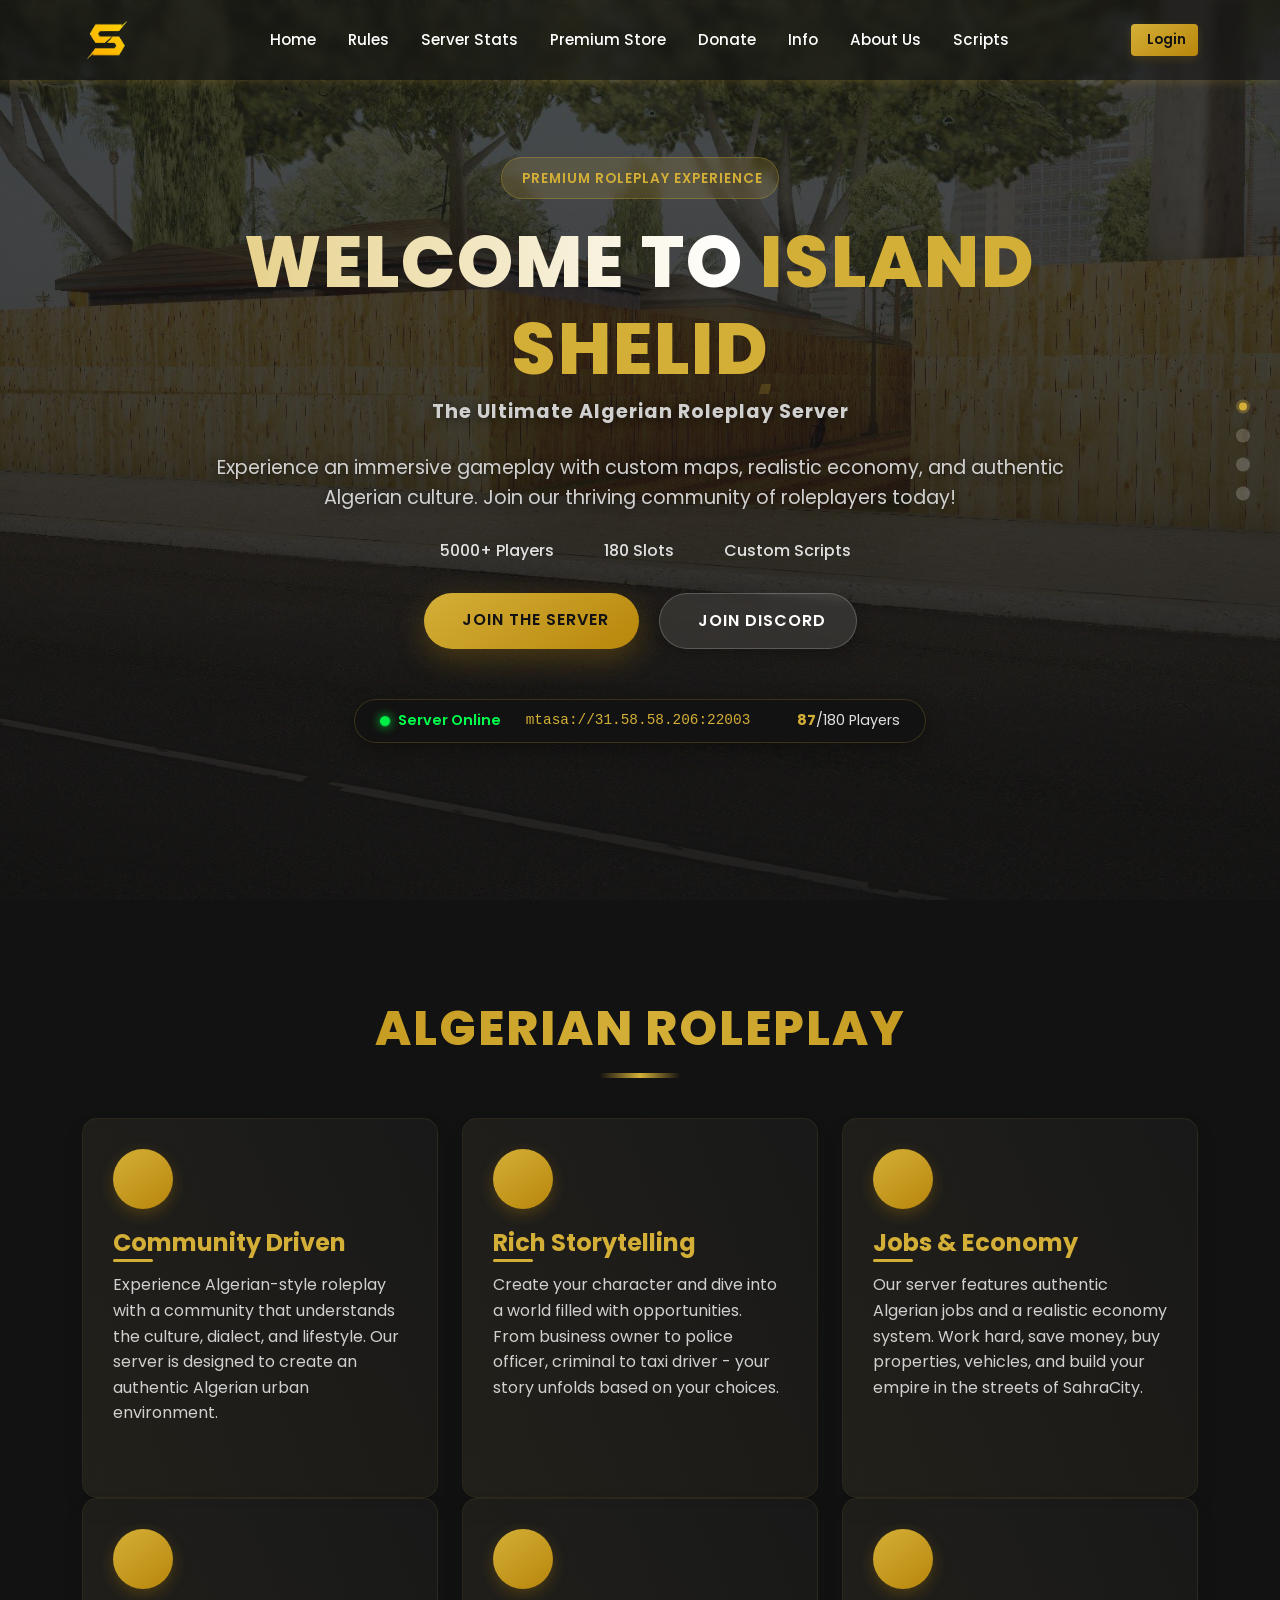
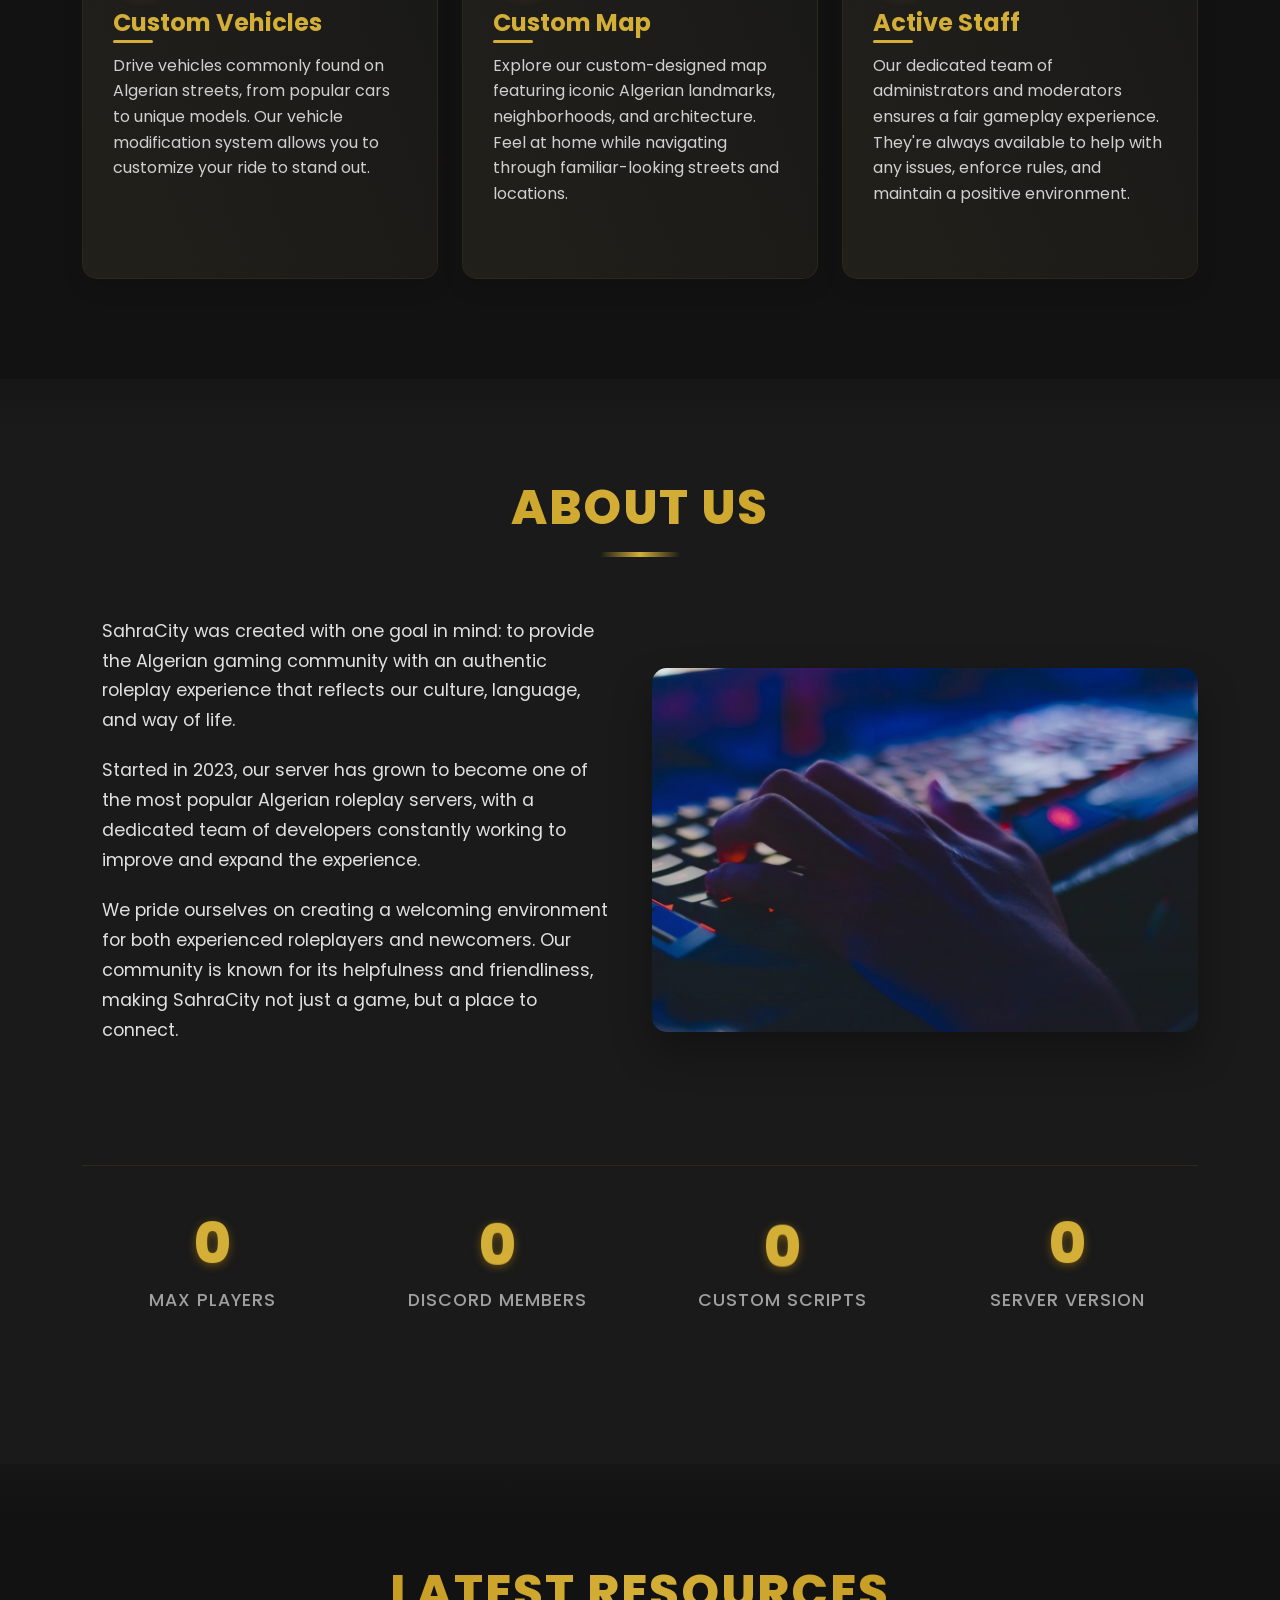
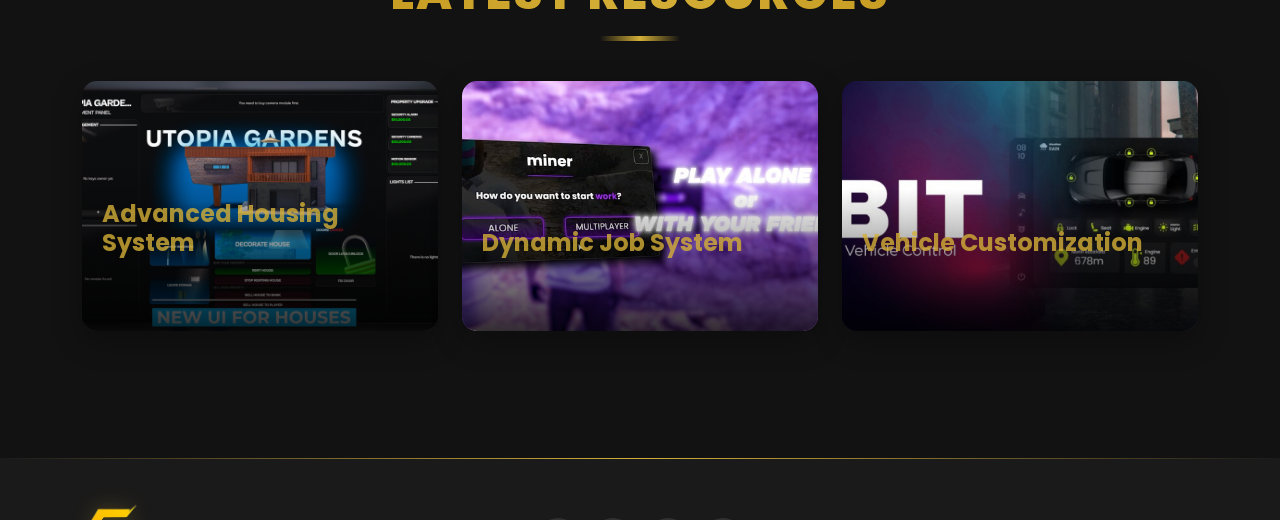
==== index.html @ 9de15521 "Add files via upload" ====
<html xmlns="http://www.w3.org/1999/xhtml" lang="en">

<head>
	<meta http-equiv="Content-Type" content="text/html; charset=utf-8" />
	<meta name="description" content="HTTrack is an easy-to-use website mirror utility. It allows you to download a World Wide website from the Internet to a local directory,building recursively all structures, getting html, images, and other files from the server to your computer. Links are rebuiltrelatively so that you can freely browse to the local site (works with any browser). You can mirror several sites together so that you can jump from one toanother. You can, also, update an existing mirror site, or resume an interrupted download. The robot is fully configurable, with an integrated help" />
	<meta name="keywords" content="httrack, HTTRACK, HTTrack, winhttrack, WINHTTRACK, WinHTTrack, offline browser, web mirror utility, aspirateur web, surf offline, web capture, www mirror utility, browse offline, local  site builder, website mirroring, aspirateur www, internet grabber, capture de site web, internet tool, hors connexion, unix, dos, windows 95, windows 98, solaris, ibm580, AIX 4.0, HTS, HTGet, web aspirator, web aspirateur, libre, GPL, GNU, free software" />
	<title>Local index - HTTrack Website Copier</title>
  <!-- Mirror and index made by HTTrack Website Copier/3.49-2 [XR&CO'2014] -->
	<style type="text/css">
	<!--

body {
	margin: 0;  padding: 0;  margin-bottom: 15px;  margin-top: 8px;
	background: #77b;
}
body, td {
	font: 14px "Trebuchet MS", Verdana, Arial, Helvetica, sans-serif;
	}

#subTitle {
	background: #000;  color: #fff;  padding: 4px;  font-weight: bold; 
	}

#siteNavigation a, #siteNavigation .current {
	font-weight: bold;  color: #448;
	}
#siteNavigation a:link    { text-decoration: none; }
#siteNavigation a:visited { text-decoration: none; }

#siteNavigation .current { background-color: #ccd; }

#siteNavigation a:hover   { text-decoration: none;  background-color: #fff;  color: #000; }
#siteNavigation a:active  { text-decoration: none;  background-color: #ccc; }


a:link    { text-decoration: underline;  color: #00f; }
a:visited { text-decoration: underline;  color: #000; }
a:hover   { text-decoration: underline;  color: #c00; }
a:active  { text-decoration: underline; }

#pageContent {
	clear: both;
	border-bottom: 6px solid #000;
	padding: 10px;  padding-top: 20px;
	line-height: 1.65em;
	background-image: url(backblue.gif);
	background-repeat: no-repeat;
	background-position: top right;
	}

#pageContent, #siteNavigation {
	background-color: #ccd;
	}


.imgLeft  { float: left;   margin-right: 10px;  margin-bottom: 10px; }
.imgRight { float: right;  margin-left: 10px;   margin-bottom: 10px; }

hr { height: 1px;  color: #000;  background-color: #000;  margin-bottom: 15px; }

h1 { margin: 0;  font-weight: bold;  font-size: 2em; }
h2 { margin: 0;  font-weight: bold;  font-size: 1.6em; }
h3 { margin: 0;  font-weight: bold;  font-size: 1.3em; }
h4 { margin: 0;  font-weight: bold;  font-size: 1.18em; }

.blak { background-color: #000; }
.hide { display: none; }
.tableWidth { min-width: 400px; }

.tblRegular       { border-collapse: collapse; }
.tblRegular td    { padding: 6px;  background-image: url(fade.gif);  border: 2px solid #99c; }
.tblHeaderColor, .tblHeaderColor td { background: #99c; }
.tblNoBorder td   { border: 0; }


// -->
</style>

</head>

<table width="76%" border="0" align="center" cellspacing="0" cellpadding="3" class="tableWidth">
	<tr>
	<td id="subTitle">HTTrack Website Copier - Open Source offline browser</td>
	</tr>
</table>
<table width="76%" border="0" align="center" cellspacing="0" cellpadding="0" class="tableWidth">
<tr class="blak">
<td>
	<table width="100%" border="0" align="center" cellspacing="1" cellpadding="0">
	<tr>
	<td colspan="6"> 
		<table width="100%" border="0" align="center" cellspacing="0" cellpadding="10">
		<tr> 
		<td id="pageContent"> 
<!-- ==================== End prologue ==================== -->

	<meta name="generator" content="HTTrack Website Copier/3.x">
	<TITLE>Local index - HTTrack</TITLE>
</HEAD>
<BODY>
<H1 ALIGN=Center>Index of locally available sites:</H1>
	<TABLE BORDER="0" WIDTH="100%" CELLSPACING="1" CELLPADDING="0">
		<TR>
			<TD BACKGROUND="fade.gif">
				&middot;
					<A HREF="Island.Shelid.com/index.html">
						Algerian Roleplay Server - Island Shelid
					</A>		
			</TD>
		</TR>
	</TABLE>
	<BR>
	<BR>
	<BR>
  	<H6 ALIGN="RIGHT">
	<I>Mirror and index made by HTTrack Website Copier [XR&amp;CO'2008]</I>
	</H6>
	<!-- Mirror and index made by HTTrack Website Copier/3.49-2 [XR&CO'2014] -->
	<!-- Thanks for using HTTrack Website Copier! -->
	<meta HTTP-EQUIV="Refresh" CONTENT="0; URL=Island.Shelid.com/index.html">


<!-- ==================== Start epilogue ==================== -->
		</td>
		</tr>
		</table>
	</td>
	</tr>
	</table>
</td>
</tr>
</table>

<table width="76%" border="0" align="center" valign="bottom" cellspacing="0" cellpadding="0">
	<tr>
	<td id="footer"><small>&copy; 2008 Xavier Roche & other contributors - Web Design: Leto Kauler.</small></td>
	</tr>
</table>

</body>

</html>
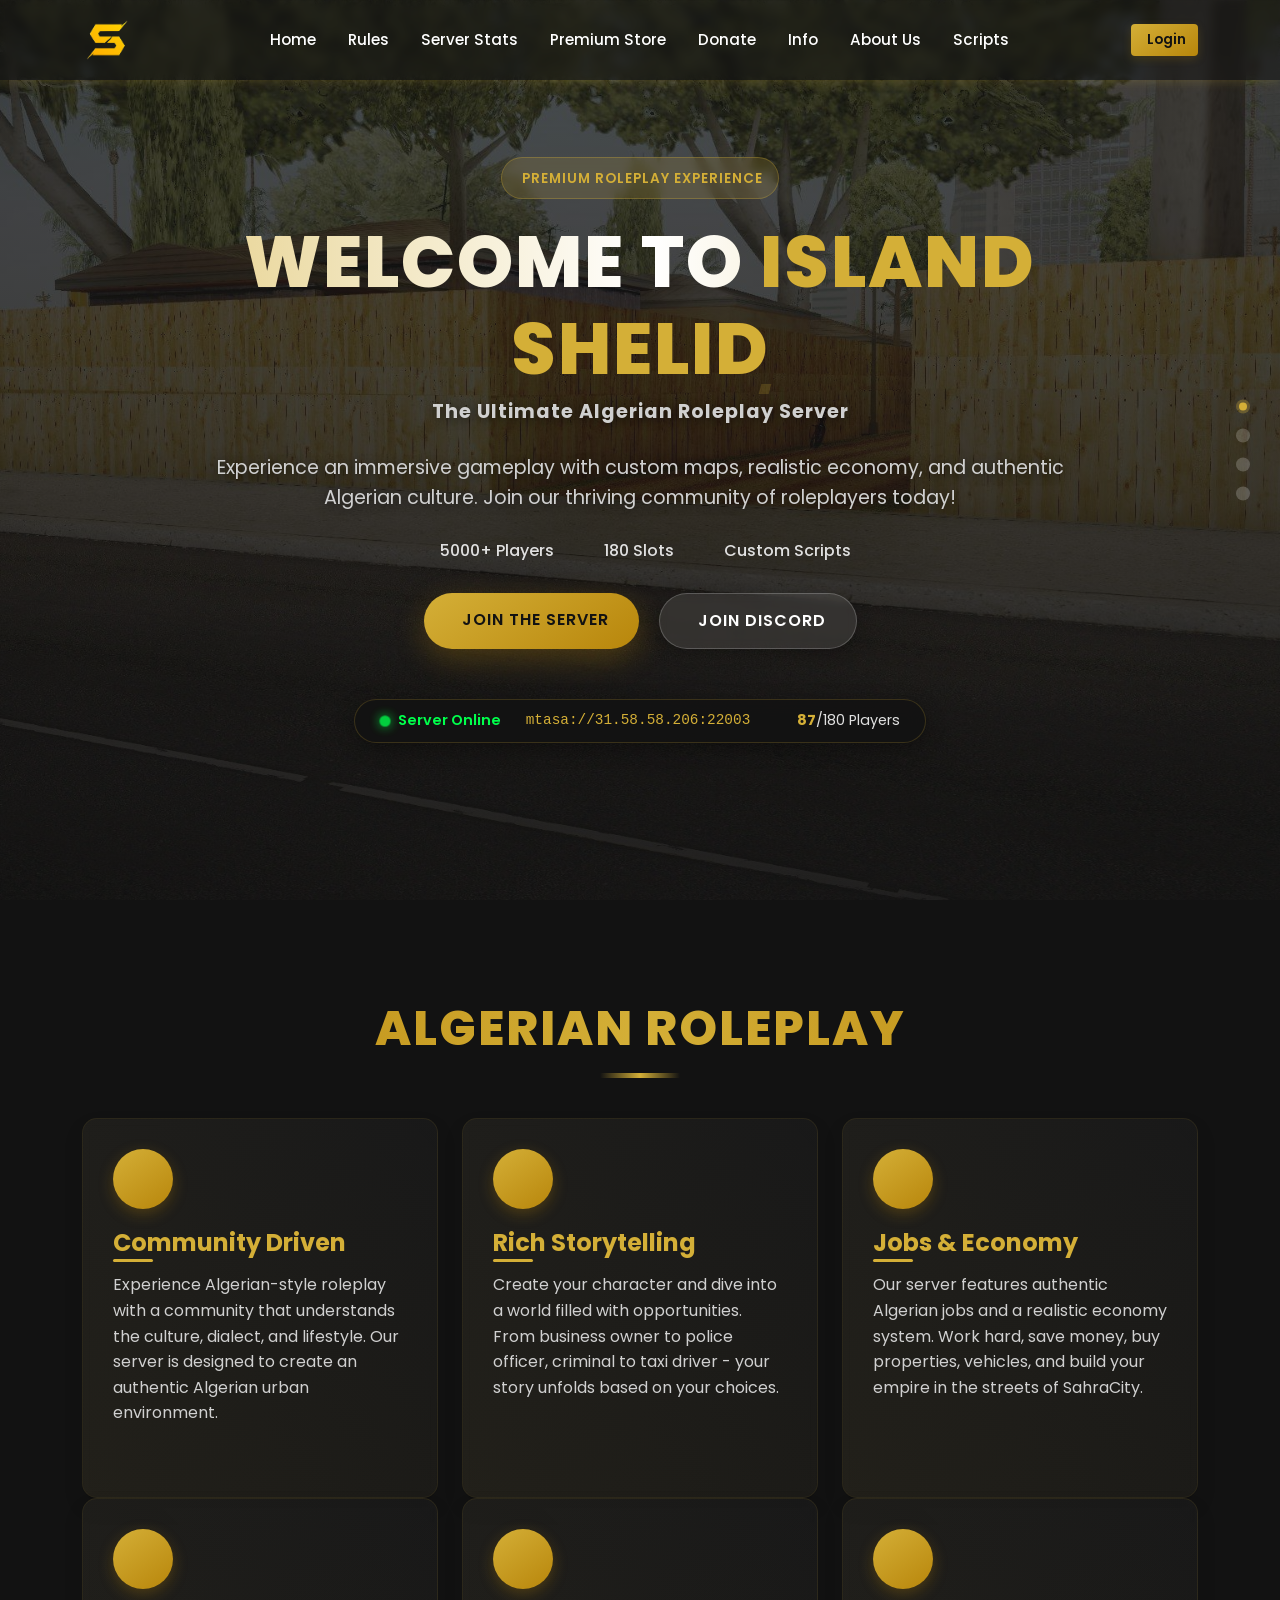
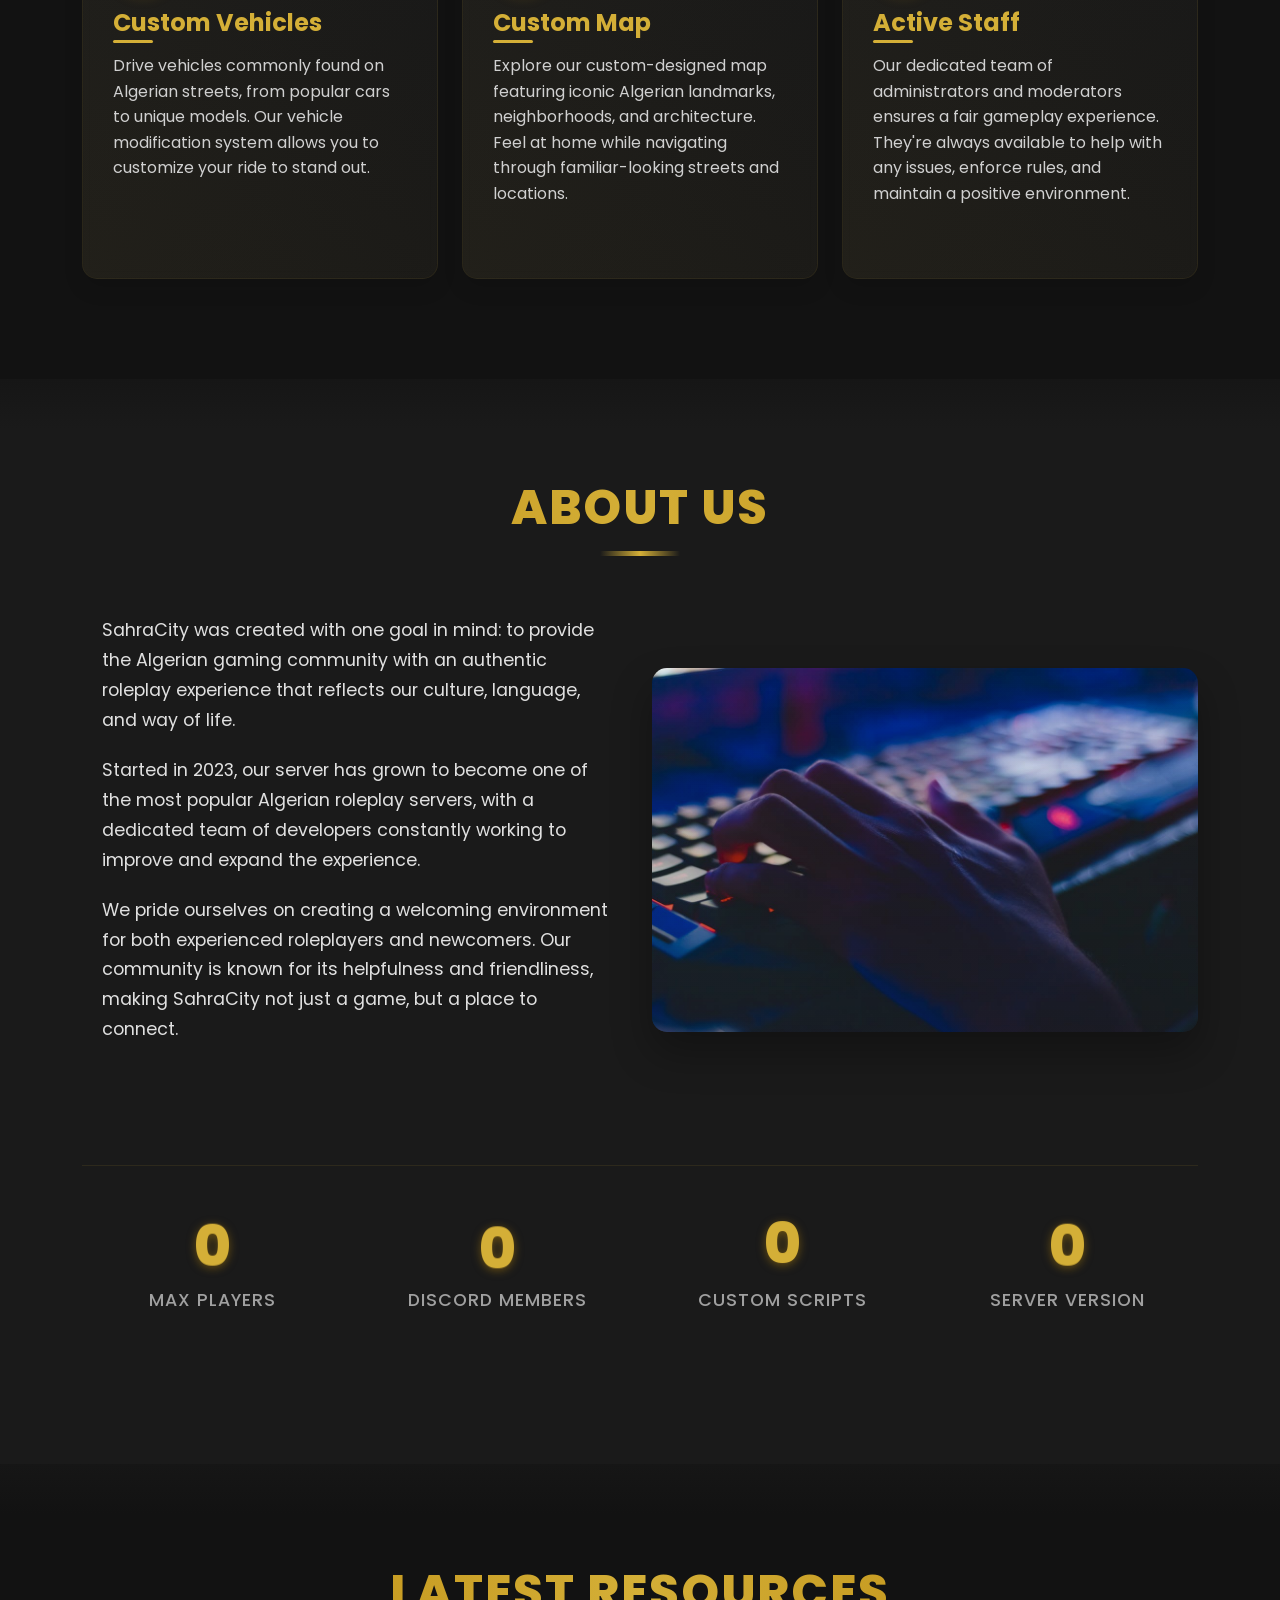
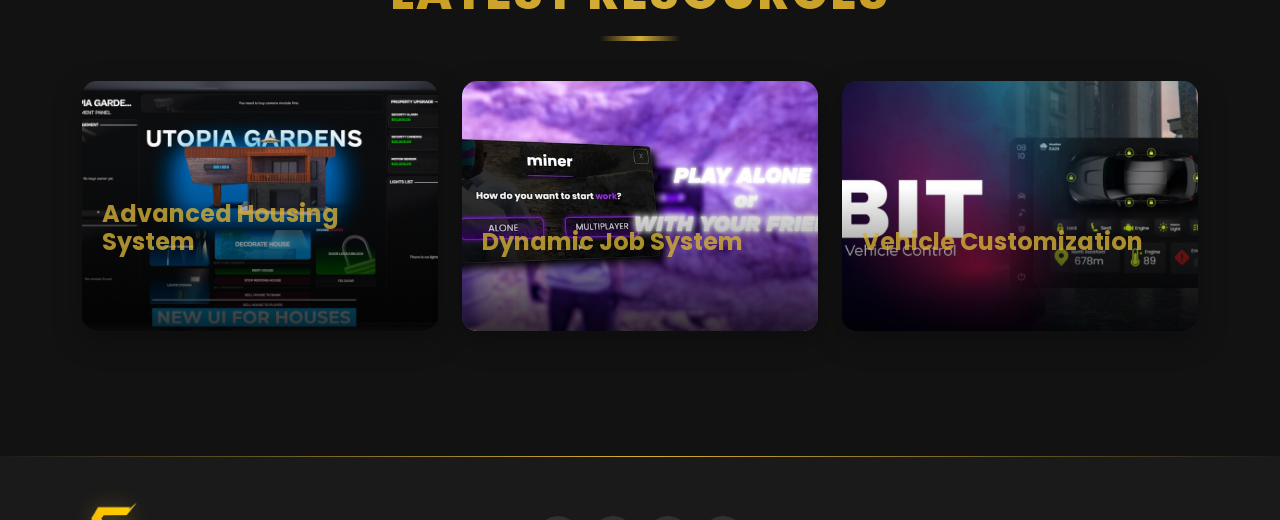
==== commit 4cc64207: "Add files via upload" ====
--- a/index.html
+++ b/index.html
@@ -2,8 +2,6 @@
 
 <head>
 	<meta http-equiv="Content-Type" content="text/html; charset=utf-8" />
-	<meta name="description" content="HTTrack is an easy-to-use website mirror utility. It allows you to download a World Wide website from the Internet to a local directory,building recursively all structures, getting html, images, and other files from the server to your computer. Links are rebuiltrelatively so that you can freely browse to the local site (works with any browser). You can mirror several sites together so that you can jump from one toanother. You can, also, update an existing mirror site, or resume an interrupted download. The robot is fully configurable, with an integrated help" />
-	<meta name="keywords" content="httrack, HTTRACK, HTTrack, winhttrack, WINHTTRACK, WinHTTrack, offline browser, web mirror utility, aspirateur web, surf offline, web capture, www mirror utility, browse offline, local  site builder, website mirroring, aspirateur www, internet grabber, capture de site web, internet tool, hors connexion, unix, dos, windows 95, windows 98, solaris, ibm580, AIX 4.0, HTS, HTGet, web aspirator, web aspirateur, libre, GPL, GNU, free software" />
 	<title>Local index - HTTrack Website Copier</title>
   <!-- Mirror and index made by HTTrack Website Copier/3.49-2 [XR&CO'2014] -->
 	<style type="text/css">
@@ -113,9 +111,7 @@
 	<BR>
 	<BR>
   	<H6 ALIGN="RIGHT">
-	<I>Mirror and index made by HTTrack Website Copier [XR&amp;CO'2008]</I>
 	</H6>
-	<!-- Mirror and index made by HTTrack Website Copier/3.49-2 [XR&CO'2014] -->
 	<!-- Thanks for using HTTrack Website Copier! -->
 	<meta HTTP-EQUIV="Refresh" CONTENT="0; URL=Island.Shelid.com/index.html">
 
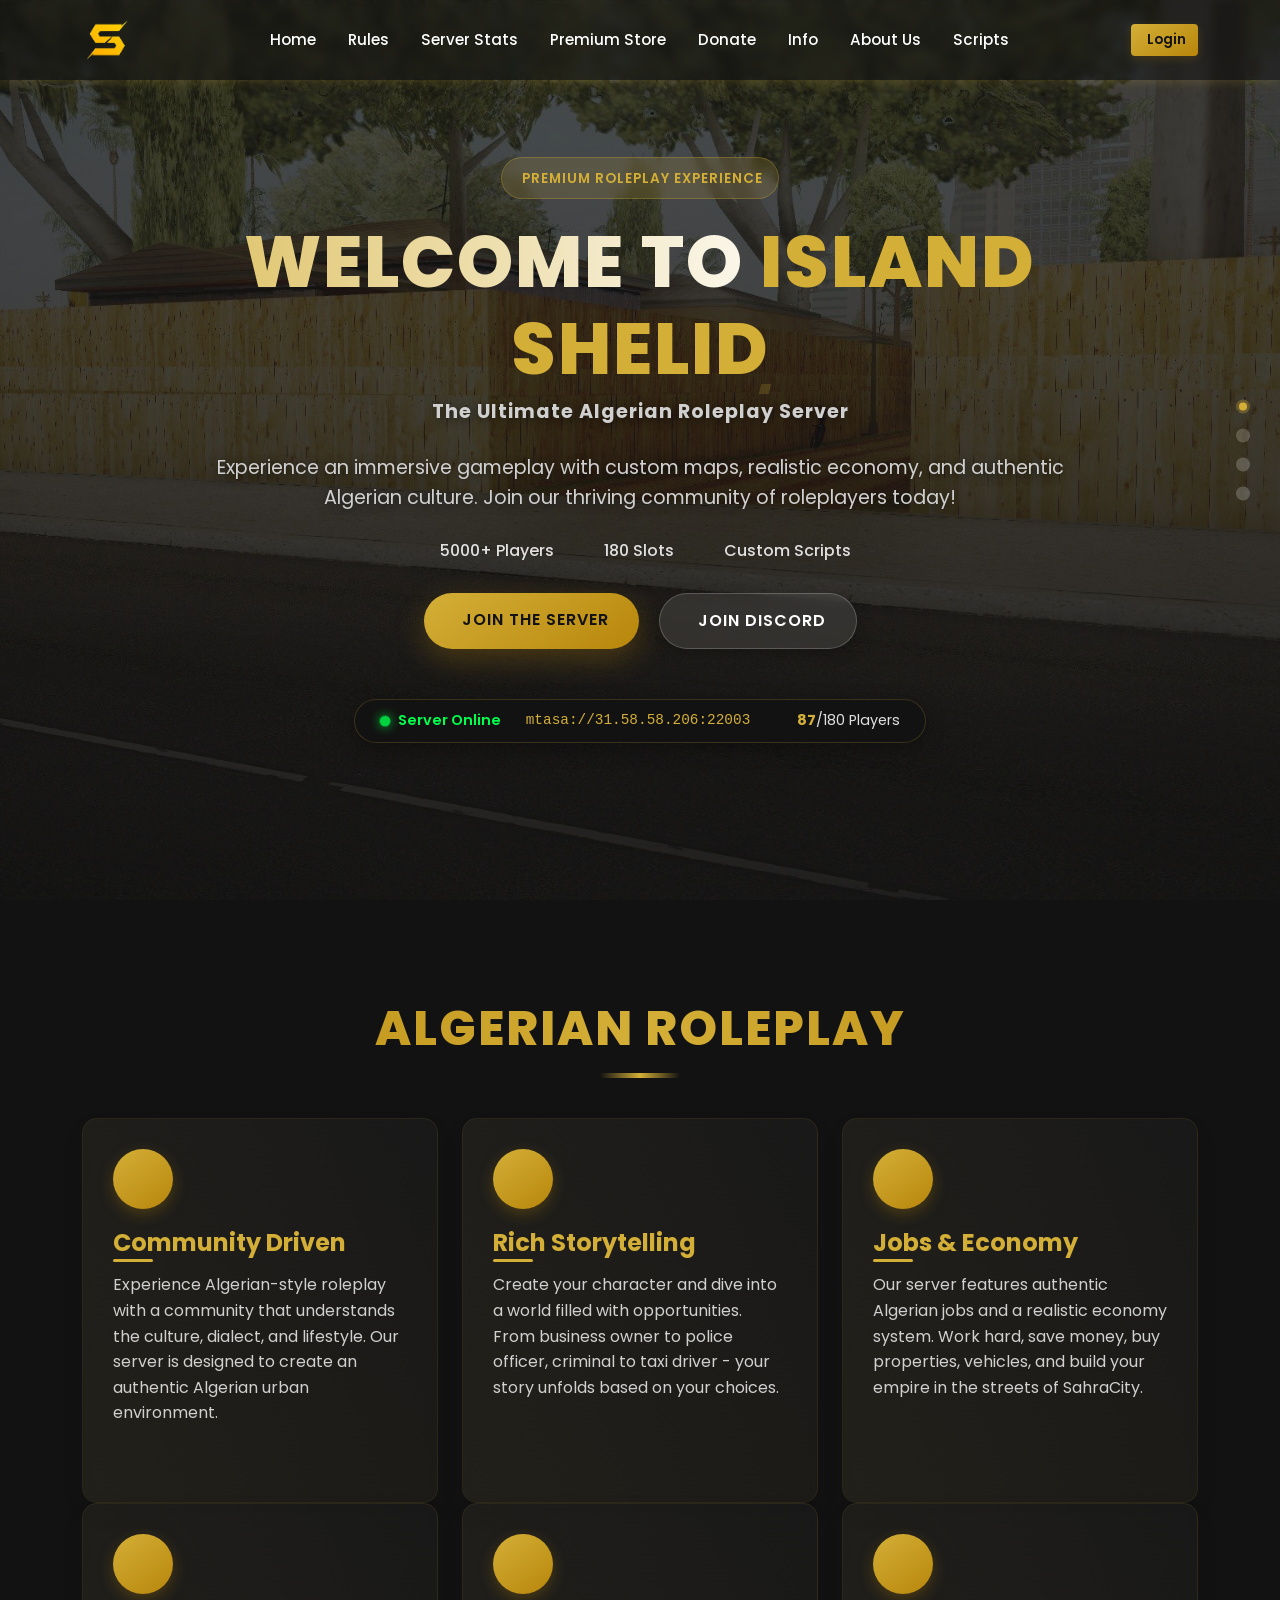
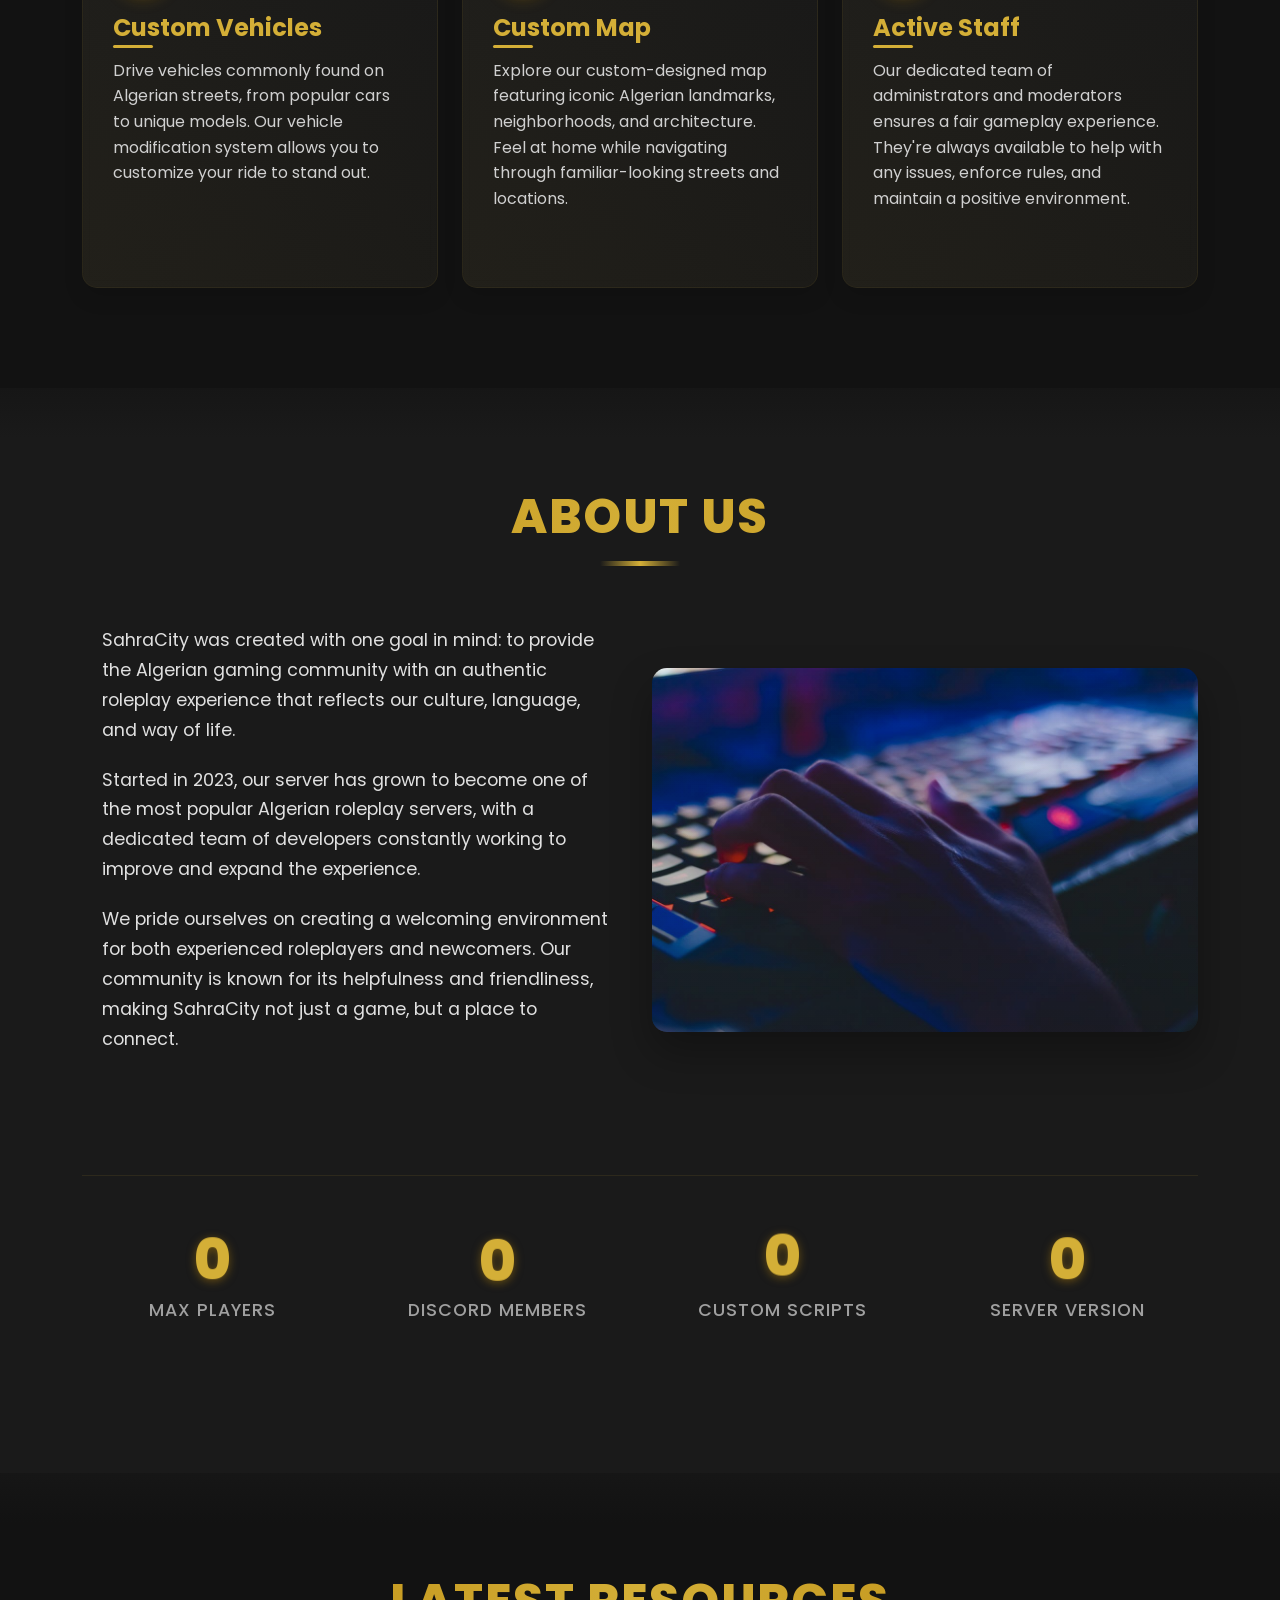
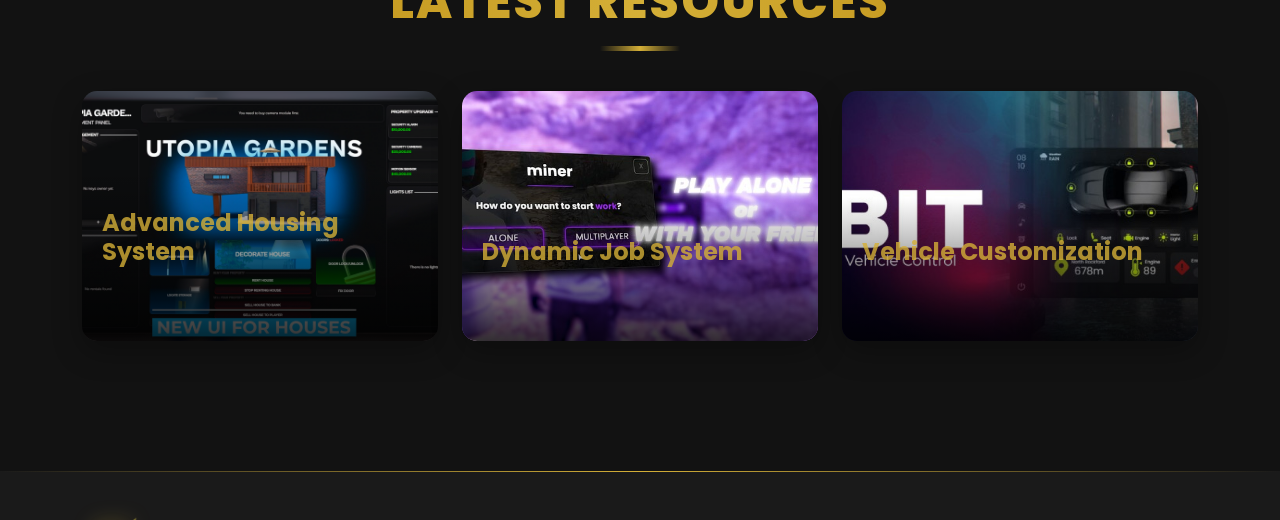
==== commit 19aa05bf: "Add files via upload" ====
--- a/index.html
+++ b/index.html
@@ -2,8 +2,6 @@
 
 <head>
 	<meta http-equiv="Content-Type" content="text/html; charset=utf-8" />
-	<title>Local index - HTTrack Website Copier</title>
-  <!-- Mirror and index made by HTTrack Website Copier/3.49-2 [XR&CO'2014] -->
 	<style type="text/css">
 	<!--
 
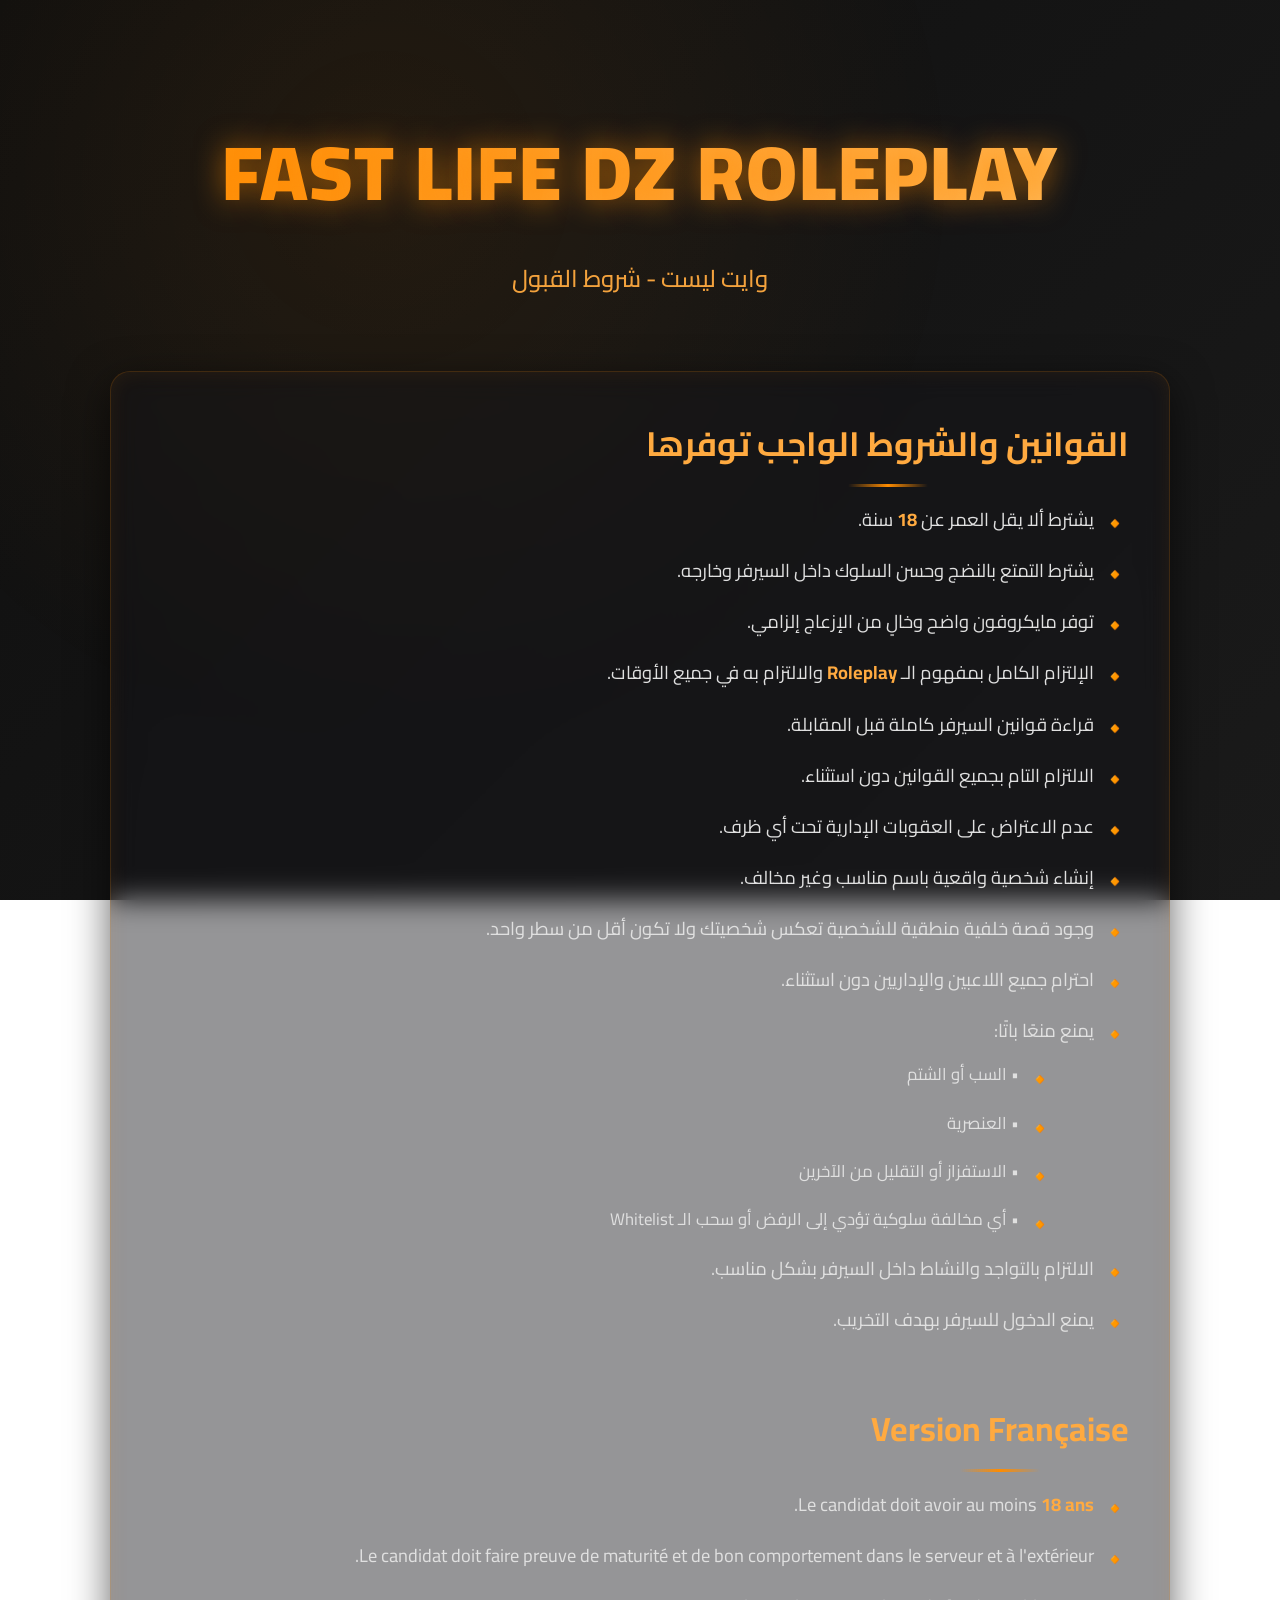
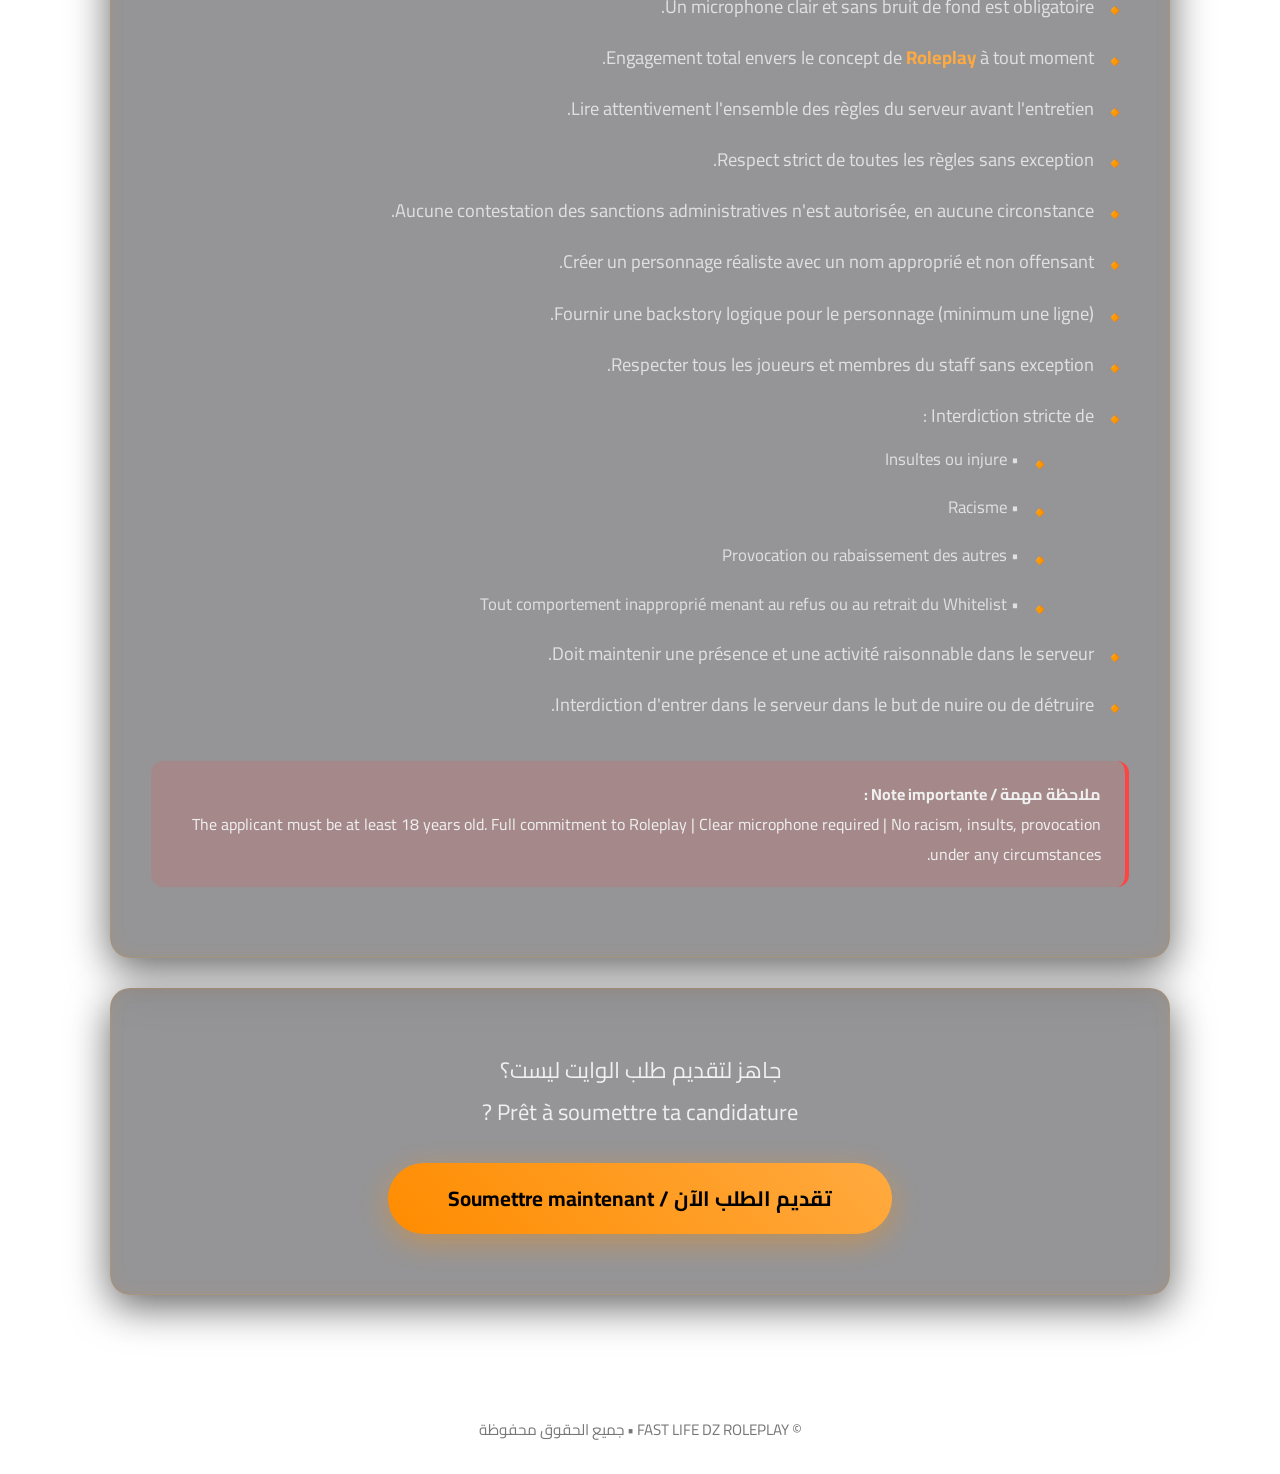
==== commit 59a4d015: "Add files via upload" ====
--- a/index.html
+++ b/index.html
@@ -1,138 +1,180 @@
-<html xmlns="http://www.w3.org/1999/xhtml" lang="en">
+<!DOCTYPE html>
+<html lang="ar" dir="rtl">
+<head>
+  <meta charset="UTF-8" />
+  <meta name="viewport" content="width=device-width, initial-scale=1.0"/>
+  <title>FAST LIFE DZ ROLEPLAY | وايت ليست</title>
+  <link rel="preconnect" href="https://fonts.googleapis.com">
+  <link rel="preconnect" href="https://fonts.gstatic.com" crossorigin>
+  <link href="https://fonts.googleapis.com/css2?family=Cairo:wght@300;400;600;700;900&family=Tajawal:wght@400;500;700&display=swap" rel="stylesheet">
+  
+  <style>
+    * { margin:0; padding:0; box-sizing:border-box; }
+    body {
+      font-family: 'Cairo', 'Tajawal', sans-serif;
+      background: linear-gradient(135deg, #0f0f0f 0%, #1a1a1a 100%);
+      color: #f0f0f0;
+      min-height: 100vh;
+      background-attachment: fixed;
+    }
+    body::before {
+      content: "";
+      position: fixed;
+      inset: 0;
+      background: radial-gradient(circle at 30% 20%, rgba(255,140,0,0.08) 0%, transparent 50%);
+      pointer-events: none;
+      z-index: -2;
+    }
+    .container { max-width: 1100px; margin: 0 auto; padding: 40px 20px; }
+    .header { text-align: center; padding: 60px 0 40px; }
+    .logo-text {
+      font-size: 4.8rem;
+      font-weight: 900;
+      background: linear-gradient(90deg, #ff8c00, #ffaa40, #ffd07a, #ff8c00);
+      -webkit-background-clip: text;
+      -webkit-text-fill-color: transparent;
+      background-size: 200% 100%;
+      animation: shine 6s linear infinite;
+      letter-spacing: 2px;
+      text-shadow: 0 0 30px rgba(255,140,0,0.6);
+    }
+    @keyframes shine { 0% {background-position:0% 50%;} 100% {background-position:200% 50%;} }
+    .subtitle { font-size: 1.5rem; color: #ffaa40; margin-top:12px; font-weight:500; opacity:0.95; }
+    .glass-card {
+      background: rgba(20,20,25,0.45);
+      backdrop-filter: blur(14px);
+      -webkit-backdrop-filter: blur(14px);
+      border: 1px solid rgba(255,140,0,0.18);
+      border-radius: 20px;
+      padding: 40px;
+      margin: 30px 0;
+      box-shadow: 0 12px 40px rgba(0,0,0,0.6), inset 0 0 20px rgba(255,140,0,0.08);
+      transition: all 0.4s ease;
+    }
+    .glass-card:hover {
+      transform: translateY(-8px);
+      box-shadow: 0 20px 60px rgba(0,0,0,0.7), inset 0 0 30px rgba(255,140,0,0.12);
+    }
+    h2 { color: #ffaa40; font-size: 2.1rem; margin-bottom:28px; text-align:center; position:relative; display:inline-block; }
+    h2::after {
+      content:"";
+      position:absolute;
+      width:80px; height:3px;
+      background:linear-gradient(90deg,transparent,#ff8c00,transparent);
+      bottom:-12px; left:50%; transform:translateX(-50%);
+      border-radius:3px;
+    }
+    .rules-list { list-style:none; font-size:1.15rem; line-height:1.8; color:#e0e0e0; }
+    .rules-list li { margin-bottom:18px; padding-right:35px; position:relative; }
+    .rules-list li::before { content:"🔸"; position:absolute; right:0; color:#ff8c00; font-size:1.4rem; }
+    .rules-list strong { color:#ffaa40; }
+    .lang-section { margin-top:60px; }
+    .important {
+      background:rgba(255,60,60,0.15);
+      border-right:4px solid #ff4444;
+      padding:18px 24px;
+      border-radius:12px;
+      margin:30px 0;
+    }
+    .btn {
+      background:linear-gradient(45deg, #ff8c00, #ffaa40);
+      color:#000;
+      padding:16px 60px;
+      border-radius:50px;
+      text-decoration:none;
+      font-weight:bold;
+      font-size:1.3rem;
+      box-shadow:0 8px 30px rgba(255,140,0,0.4);
+      display:inline-block;
+      transition:all 0.3s;
+    }
+    .btn:hover { transform:scale(1.08); box-shadow:0 12px 40px rgba(255,140,0,0.6); }
+    .footer { text-align:center; padding:50px 0 30px; color:#777; font-size:0.95rem; }
+    @media (max-width:768px) {
+      .logo-text { font-size:3.6rem; }
+      .glass-card { padding:30px 20px; }
+    }
+  </style>
+</head>
+<body>
 
-<head>
-	<meta http-equiv="Content-Type" content="text/html; charset=utf-8" />
-	<style type="text/css">
-	<!--
+  <div class="container">
 
-body {
-	margin: 0;  padding: 0;  margin-bottom: 15px;  margin-top: 8px;
-	background: #77b;
-}
-body, td {
-	font: 14px "Trebuchet MS", Verdana, Arial, Helvetica, sans-serif;
-	}
+    <div class="header">
+      <h1 class="logo-text">FAST LIFE DZ ROLEPLAY</h1>
+      <div class="subtitle">وايت ليست - شروط القبول</div>
+    </div>
 
-#subTitle {
-	background: #000;  color: #fff;  padding: 4px;  font-weight: bold; 
-	}
+    <div class="glass-card">
+      <h2>القوانين والشروط الواجب توفرها</h2>
+      
+      <ul class="rules-list">
+        <li>يشترط ألا يقل العمر عن <strong>18</strong> سنة.</li>
+        <li>يشترط التمتع بالنضج وحسن السلوك داخل السيرفر وخارجه.</li>
+        <li>توفر مايكروفون واضح وخالٍ من الإزعاج إلزامي.</li>
+        <li>الإلتزام الكامل بمفهوم الـ <strong>Roleplay</strong> والالتزام به في جميع الأوقات.</li>
+        <li>قراءة قوانين السيرفر كاملة قبل المقابلة.</li>
+        <li>الالتزام التام بجميع القوانين دون استثناء.</li>
+        <li>عدم الاعتراض على العقوبات الإدارية تحت أي ظرف.</li>
+        <li>إنشاء شخصية واقعية باسم مناسب وغير مخالف.</li>
+        <li>وجود قصة خلفية منطقية للشخصية تعكس شخصيتك ولا تكون أقل من سطر واحد.</li>
+        <li>احترام جميع اللاعبين والإداريين دون استثناء.</li>
+        <li>يمنع منعًا باتًا:
+          <ul style="margin-top:12px; padding-right:40px; list-style:none; font-size:1.05rem;">
+            <li>• السب أو الشتم</li>
+            <li>• العنصرية</li>
+            <li>• الاستفزاز أو التقليل من الآخرين</li>
+            <li>• أي مخالفة سلوكية تؤدي إلى الرفض أو سحب الـ Whitelist</li>
+          </ul>
+        </li>
+        <li>الالتزام بالتواجد والنشاط داخل السيرفر بشكل مناسب.</li>
+        <li>يمنع الدخول للسيرفر بهدف التخريب.</li>
+      </ul>
 
-#siteNavigation a, #siteNavigation .current {
-	font-weight: bold;  color: #448;
-	}
-#siteNavigation a:link    { text-decoration: none; }
-#siteNavigation a:visited { text-decoration: none; }
+      <div class="lang-section">
+        <h2>Version Française</h2>
+        <ul class="rules-list">
+          <li>Le candidat doit avoir au moins <strong>18 ans</strong>.</li>
+          <li>Le candidat doit faire preuve de maturité et de bon comportement dans le serveur et à l'extérieur.</li>
+          <li>Un microphone clair et sans bruit de fond est obligatoire.</li>
+          <li>Engagement total envers le concept de <strong>Roleplay</strong> à tout moment.</li>
+          <li>Lire attentivement l'ensemble des règles du serveur avant l'entretien.</li>
+          <li>Respect strict de toutes les règles sans exception.</li>
+          <li>Aucune contestation des sanctions administratives n'est autorisée, en aucune circonstance.</li>
+          <li>Créer un personnage réaliste avec un nom approprié et non offensant.</li>
+          <li>Fournir une backstory logique pour le personnage (minimum une ligne).</li>
+          <li>Respecter tous les joueurs et membres du staff sans exception.</li>
+          <li>Interdiction stricte de :
+            <ul style="margin-top:12px; padding-right:40px; list-style:none; font-size:1.05rem;">
+              <li>• Insultes ou injure</li>
+              <li>• Racisme</li>
+              <li>• Provocation ou rabaissement des autres</li>
+              <li>• Tout comportement inapproprié menant au refus ou au retrait du Whitelist</li>
+            </ul>
+          </li>
+          <li>Doit maintenir une présence et une activité raisonnable dans le serveur.</li>
+          <li>Interdiction d'entrer dans le serveur dans le but de nuire ou de détruire.</li>
+        </ul>
+      </div>
 
-#siteNavigation .current { background-color: #ccd; }
+      <div class="important" style="margin-top:40px;">
+        <strong>ملاحظة مهمة / Note importante :</strong><br>
+        The applicant must be at least 18 years old. Full commitment to Roleplay | Clear microphone required | No racism, insults, provocation under any circumstances.
+      </div>
+    </div>
 
-#siteNavigation a:hover   { text-decoration: none;  background-color: #fff;  color: #000; }
-#siteNavigation a:active  { text-decoration: none;  background-color: #ccc; }
+    <div class="glass-card" style="text-align:center; padding:60px 20px;">
+      <p style="margin-bottom:30px; font-size:1.4rem;">جاهز لتقديم طلب الوايت ليست؟<br>Prêt à soumettre ta candidature ?</p>
+      <a href="https://discord.gg/TsfD8MmtKA" target="_blank" class="btn">
+        تقديم الطلب الآن / Soumettre maintenant
+      </a>
+    </div>
 
+  </div>
 
-a:link    { text-decoration: underline;  color: #00f; }
-a:visited { text-decoration: underline;  color: #000; }
-a:hover   { text-decoration: underline;  color: #c00; }
-a:active  { text-decoration: underline; }
-
-#pageContent {
-	clear: both;
-	border-bottom: 6px solid #000;
-	padding: 10px;  padding-top: 20px;
-	line-height: 1.65em;
-	background-image: url(backblue.gif);
-	background-repeat: no-repeat;
-	background-position: top right;
-	}
-
-#pageContent, #siteNavigation {
-	background-color: #ccd;
-	}
-
-
-.imgLeft  { float: left;   margin-right: 10px;  margin-bottom: 10px; }
-.imgRight { float: right;  margin-left: 10px;   margin-bottom: 10px; }
-
-hr { height: 1px;  color: #000;  background-color: #000;  margin-bottom: 15px; }
-
-h1 { margin: 0;  font-weight: bold;  font-size: 2em; }
-h2 { margin: 0;  font-weight: bold;  font-size: 1.6em; }
-h3 { margin: 0;  font-weight: bold;  font-size: 1.3em; }
-h4 { margin: 0;  font-weight: bold;  font-size: 1.18em; }
-
-.blak { background-color: #000; }
-.hide { display: none; }
-.tableWidth { min-width: 400px; }
-
-.tblRegular       { border-collapse: collapse; }
-.tblRegular td    { padding: 6px;  background-image: url(fade.gif);  border: 2px solid #99c; }
-.tblHeaderColor, .tblHeaderColor td { background: #99c; }
-.tblNoBorder td   { border: 0; }
-
-
-// -->
-</style>
-
-</head>
-
-<table width="76%" border="0" align="center" cellspacing="0" cellpadding="3" class="tableWidth">
-	<tr>
-	<td id="subTitle">HTTrack Website Copier - Open Source offline browser</td>
-	</tr>
-</table>
-<table width="76%" border="0" align="center" cellspacing="0" cellpadding="0" class="tableWidth">
-<tr class="blak">
-<td>
-	<table width="100%" border="0" align="center" cellspacing="1" cellpadding="0">
-	<tr>
-	<td colspan="6"> 
-		<table width="100%" border="0" align="center" cellspacing="0" cellpadding="10">
-		<tr> 
-		<td id="pageContent"> 
-<!-- ==================== End prologue ==================== -->
-
-	<meta name="generator" content="HTTrack Website Copier/3.x">
-	<TITLE>Local index - HTTrack</TITLE>
-</HEAD>
-<BODY>
-<H1 ALIGN=Center>Index of locally available sites:</H1>
-	<TABLE BORDER="0" WIDTH="100%" CELLSPACING="1" CELLPADDING="0">
-		<TR>
-			<TD BACKGROUND="fade.gif">
-				&middot;
-					<A HREF="Island.Shelid.com/index.html">
-						Algerian Roleplay Server - Island Shelid
-					</A>		
-			</TD>
-		</TR>
-	</TABLE>
-	<BR>
-	<BR>
-	<BR>
-  	<H6 ALIGN="RIGHT">
-	</H6>
-	<!-- Thanks for using HTTrack Website Copier! -->
-	<meta HTTP-EQUIV="Refresh" CONTENT="0; URL=Island.Shelid.com/index.html">
-
-
-<!-- ==================== Start epilogue ==================== -->
-		</td>
-		</tr>
-		</table>
-	</td>
-	</tr>
-	</table>
-</td>
-</tr>
-</table>
-
-<table width="76%" border="0" align="center" valign="bottom" cellspacing="0" cellpadding="0">
-	<tr>
-	<td id="footer"><small>&copy; 2008 Xavier Roche & other contributors - Web Design: Leto Kauler.</small></td>
-	</tr>
-</table>
+  <div class="footer">
+    © FAST LIFE DZ ROLEPLAY  •  جميع الحقوق محفوظة
+  </div>
 
 </body>
-
-</html>
-
-
+</html>
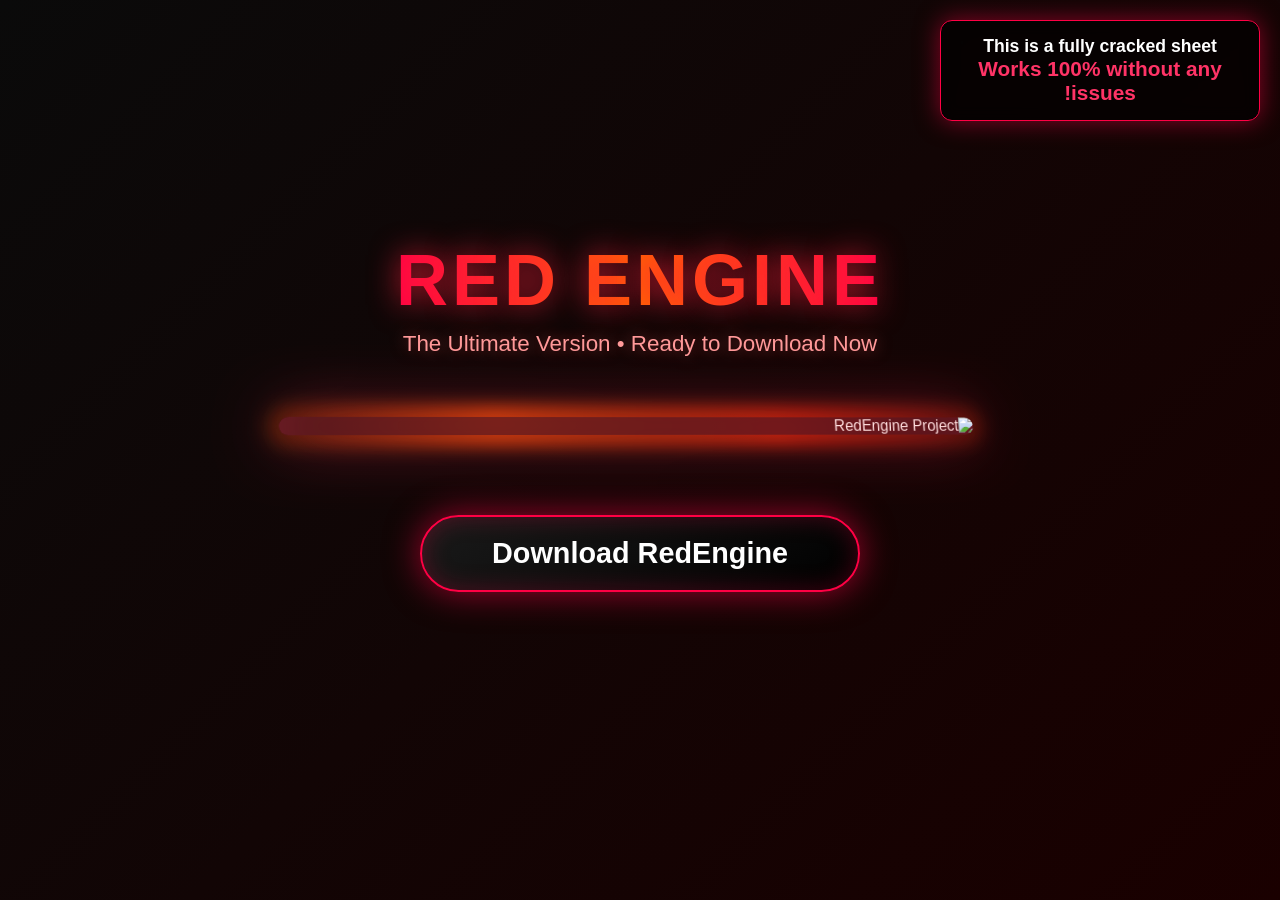
==== commit de9048f9: "Add files via upload" ====
--- a/index.html
+++ b/index.html
@@ -3,178 +3,264 @@
 <head>
   <meta charset="UTF-8" />
   <meta name="viewport" content="width=device-width, initial-scale=1.0"/>
-  <title>FAST LIFE DZ ROLEPLAY | وايت ليست</title>
-  <link rel="preconnect" href="https://fonts.googleapis.com">
-  <link rel="preconnect" href="https://fonts.gstatic.com" crossorigin>
-  <link href="https://fonts.googleapis.com/css2?family=Cairo:wght@300;400;600;700;900&family=Tajawal:wght@400;500;700&display=swap" rel="stylesheet">
+  <title>RedEngine - أقوى أداة</title>
+  
+  <!-- الأيقونة -->
+  <link rel="icon" type="image/png" href="https://e.top4top.io/p_36961m2jz1.png"/>
   
   <style>
-    * { margin:0; padding:0; box-sizing:border-box; }
+    * {
+      margin: 0;
+      padding: 0;
+      box-sizing: border-box;
+    }
+    
     body {
-      font-family: 'Cairo', 'Tajawal', sans-serif;
-      background: linear-gradient(135deg, #0f0f0f 0%, #1a1a1a 100%);
-      color: #f0f0f0;
+      font-family: 'Segoe UI', Tahoma, Geneva, Verdana, sans-serif;
+      background: linear-gradient(135deg, #0a0a0a, #1a0000);
+      color: #ffdddd;
       min-height: 100vh;
-      background-attachment: fixed;
-    }
-    body::before {
-      content: "";
+      display: flex;
+      flex-direction: column;
+      align-items: center;
+      justify-content: center;
+      overflow-x: hidden;
+      position: relative;
+    }
+    
+    /* خلفية نجوم متلألئة (particles صغيرة) */
+    .stars {
       position: fixed;
-      inset: 0;
-      background: radial-gradient(circle at 30% 20%, rgba(255,140,0,0.08) 0%, transparent 50%);
+      top: 0;
+      left: 0;
+      width: 100%;
+      height: 100%;
       pointer-events: none;
       z-index: -2;
-    }
-    .container { max-width: 1100px; margin: 0 auto; padding: 40px 20px; }
-    .header { text-align: center; padding: 60px 0 40px; }
-    .logo-text {
-      font-size: 4.8rem;
-      font-weight: 900;
-      background: linear-gradient(90deg, #ff8c00, #ffaa40, #ffd07a, #ff8c00);
+      overflow: hidden;
+    }
+    
+    .star {
+      position: absolute;
+      background: white;
+      border-radius: 50%;
+      opacity: 0;
+      box-shadow: 0 0 8px rgba(255,255,255,0.8);
+      animation: twinkle linear infinite;
+    }
+    
+    @keyframes twinkle {
+      0%   { opacity: 0; transform: scale(0.5); }
+      50%  { opacity: 0.9; transform: scale(1.2); }
+      100% { opacity: 0; transform: scale(0.5); }
+    }
+    
+    /* لإنشاء نجوم عشوائية عبر JS */
+    
+    h1 {
+      font-size: 4.5rem;
+      margin: 30px 0 10px;
+      background: linear-gradient(90deg, #ff0044, #ff6600, #ff0044);
       -webkit-background-clip: text;
       -webkit-text-fill-color: transparent;
-      background-size: 200% 100%;
-      animation: shine 6s linear infinite;
-      letter-spacing: 2px;
-      text-shadow: 0 0 30px rgba(255,140,0,0.6);
-    }
-    @keyframes shine { 0% {background-position:0% 50%;} 100% {background-position:200% 50%;} }
-    .subtitle { font-size: 1.5rem; color: #ffaa40; margin-top:12px; font-weight:500; opacity:0.95; }
-    .glass-card {
-      background: rgba(20,20,25,0.45);
-      backdrop-filter: blur(14px);
-      -webkit-backdrop-filter: blur(14px);
-      border: 1px solid rgba(255,140,0,0.18);
-      border-radius: 20px;
-      padding: 40px;
-      margin: 30px 0;
-      box-shadow: 0 12px 40px rgba(0,0,0,0.6), inset 0 0 20px rgba(255,140,0,0.08);
+      text-shadow: 0 0 30px rgba(255, 30, 60, 0.8);
+      letter-spacing: 4px;
+      z-index: 5;
+    }
+    
+    .subtitle {
+      font-size: 1.4rem;
+      color: #ff9999;
+      margin-bottom: 60px;
+      text-shadow: 0 0 15px rgba(255, 100, 100, 0.5);
+      z-index: 5;
+    }
+    
+    .cracked-info {
+      position: absolute;
+      top: 20px;
+      right: 20px;
+      background: rgba(0, 0, 0, 0.65);
+      backdrop-filter: blur(8px);
+      border: 1px solid #ff0044;
+      border-radius: 12px;
+      padding: 15px 25px;
+      max-width: 320px;
+      text-align: center;
+      font-size: 1.1rem;
+      font-weight: bold;
+      color: #ffffff;
+      box-shadow: 0 0 25px rgba(255, 0, 68, 0.5);
+      z-index: 10;
+      animation: glowPulse 4s infinite alternate;
+    }
+    
+    .cracked-info span {
+      color: #ff3366;
+      font-size: 1.3rem;
+    }
+    
+    @keyframes glowPulse {
+      0% { box-shadow: 0 0 25px rgba(255, 0, 68, 0.5); }
+      100% { box-shadow: 0 0 45px rgba(255, 0, 68, 0.8); }
+    }
+    
+    .showcase {
+      position: relative;
+      width: 90%;
+      max-width: 700px;
+      margin: 0 auto 80px;
+      perspective: 1200px;
+      z-index: 5;
+    }
+    
+    .frame {
+      position: relative;
+      transform-style: preserve-3d;
+      transform: rotateY(8deg) rotateX(10deg);
+      transition: transform 0.6s ease;
+    }
+    
+    .frame:hover {
+      transform: rotateY(-8deg) rotateX(-10deg) scale(1.05);
+    }
+    
+    .image-container {
+      position: relative;
+      border-radius: 18px;
+      overflow: hidden;
+      box-shadow: 
+        0 0 60px rgba(255, 40, 80, 0.7),
+        inset 0 0 40px rgba(255, 60, 100, 0.4);
+      background: rgba(0,0,0,0.6);
+    }
+    
+    .main-img {
+      width: 100%;
+      height: auto;
+      display: block;
+      border-radius: 18px;
+    }
+    
+    .fire-border {
+      position: absolute;
+      inset: -12px;
+      border-radius: 28px;
+      pointer-events: none;
+      background: 
+        radial-gradient(circle at 30% 20%, rgba(255,80,0,0.8) 0%, transparent 60%),
+        radial-gradient(circle at 70% 80%, rgba(255,40,0,0.7) 0%, transparent 60%);
+      filter: blur(8px);
+      opacity: 0.9;
+      animation: firePulse 3.5s infinite alternate;
+      z-index: -1;
+    }
+    
+    @keyframes firePulse {
+      0%   { opacity: 0.7; transform: scale(1.02); }
+      100% { opacity: 1.0; transform: scale(1.08); }
+    }
+    
+    .download-btn {
+      display: inline-block;
+      padding: 20px 70px;
+      font-size: 1.8rem;
+      font-weight: bold;
+      color: #fff;
+      text-decoration: none;
+      background: linear-gradient(145deg, #1a1a1a, #000000);
+      border: 2px solid #ff0044;
+      border-radius: 60px;
+      box-shadow: 
+        0 0 35px rgba(255, 0, 68, 0.6),
+        inset 0 0 25px rgba(255, 0, 68, 0.25);
+      backdrop-filter: blur(6px);
+      -webkit-backdrop-filter: blur(6px);
       transition: all 0.4s ease;
-    }
-    .glass-card:hover {
-      transform: translateY(-8px);
-      box-shadow: 0 20px 60px rgba(0,0,0,0.7), inset 0 0 30px rgba(255,140,0,0.12);
-    }
-    h2 { color: #ffaa40; font-size: 2.1rem; margin-bottom:28px; text-align:center; position:relative; display:inline-block; }
-    h2::after {
-      content:"";
-      position:absolute;
-      width:80px; height:3px;
-      background:linear-gradient(90deg,transparent,#ff8c00,transparent);
-      bottom:-12px; left:50%; transform:translateX(-50%);
-      border-radius:3px;
-    }
-    .rules-list { list-style:none; font-size:1.15rem; line-height:1.8; color:#e0e0e0; }
-    .rules-list li { margin-bottom:18px; padding-right:35px; position:relative; }
-    .rules-list li::before { content:"🔸"; position:absolute; right:0; color:#ff8c00; font-size:1.4rem; }
-    .rules-list strong { color:#ffaa40; }
-    .lang-section { margin-top:60px; }
-    .important {
-      background:rgba(255,60,60,0.15);
-      border-right:4px solid #ff4444;
-      padding:18px 24px;
-      border-radius:12px;
-      margin:30px 0;
-    }
-    .btn {
-      background:linear-gradient(45deg, #ff8c00, #ffaa40);
-      color:#000;
-      padding:16px 60px;
-      border-radius:50px;
-      text-decoration:none;
-      font-weight:bold;
-      font-size:1.3rem;
-      box-shadow:0 8px 30px rgba(255,140,0,0.4);
-      display:inline-block;
-      transition:all 0.3s;
-    }
-    .btn:hover { transform:scale(1.08); box-shadow:0 12px 40px rgba(255,140,0,0.6); }
-    .footer { text-align:center; padding:50px 0 30px; color:#777; font-size:0.95rem; }
-    @media (max-width:768px) {
-      .logo-text { font-size:3.6rem; }
-      .glass-card { padding:30px 20px; }
+      margin-bottom: 100px;
+      z-index: 5;
+    }
+    
+    .download-btn:hover {
+      transform: translateY(-8px) scale(1.08);
+      box-shadow: 
+        0 0 70px rgba(255, 0, 68, 0.9),
+        inset 0 0 40px rgba(255, 0, 68, 0.4);
+      border-color: #ff3366;
+      background: linear-gradient(145deg, #2a0000, #000000);
+    }
+    
+    .download-btn:active {
+      transform: translateY(-2px) scale(0.98);
     }
   </style>
 </head>
 <body>
 
-  <div class="container">
-
-    <div class="header">
-      <h1 class="logo-text">FAST LIFE DZ ROLEPLAY</h1>
-      <div class="subtitle">وايت ليست - شروط القبول</div>
+  <!-- خلفية النجوم -->
+  <div class="stars" id="stars"></div>
+
+  <!-- الشرح في الزاوية -->
+  <div class="cracked-info">
+    This is a fully cracked sheet<br>
+    <span>Works 100% without any issues!</span>
+  </div>
+
+  <h1>RED ENGINE</h1>
+  <p class="subtitle">The Ultimate Version • Ready to Download Now</p>
+
+  <div class="showcase">
+    <div class="frame">
+      <div class="image-container">
+        <img src="https://h.top4top.io/p_3696l59541.png" alt="RedEngine Project" class="main-img"/>
+      </div>
+      <div class="fire-border"></div>
     </div>
-
-    <div class="glass-card">
-      <h2>القوانين والشروط الواجب توفرها</h2>
-      
-      <ul class="rules-list">
-        <li>يشترط ألا يقل العمر عن <strong>18</strong> سنة.</li>
-        <li>يشترط التمتع بالنضج وحسن السلوك داخل السيرفر وخارجه.</li>
-        <li>توفر مايكروفون واضح وخالٍ من الإزعاج إلزامي.</li>
-        <li>الإلتزام الكامل بمفهوم الـ <strong>Roleplay</strong> والالتزام به في جميع الأوقات.</li>
-        <li>قراءة قوانين السيرفر كاملة قبل المقابلة.</li>
-        <li>الالتزام التام بجميع القوانين دون استثناء.</li>
-        <li>عدم الاعتراض على العقوبات الإدارية تحت أي ظرف.</li>
-        <li>إنشاء شخصية واقعية باسم مناسب وغير مخالف.</li>
-        <li>وجود قصة خلفية منطقية للشخصية تعكس شخصيتك ولا تكون أقل من سطر واحد.</li>
-        <li>احترام جميع اللاعبين والإداريين دون استثناء.</li>
-        <li>يمنع منعًا باتًا:
-          <ul style="margin-top:12px; padding-right:40px; list-style:none; font-size:1.05rem;">
-            <li>• السب أو الشتم</li>
-            <li>• العنصرية</li>
-            <li>• الاستفزاز أو التقليل من الآخرين</li>
-            <li>• أي مخالفة سلوكية تؤدي إلى الرفض أو سحب الـ Whitelist</li>
-          </ul>
-        </li>
-        <li>الالتزام بالتواجد والنشاط داخل السيرفر بشكل مناسب.</li>
-        <li>يمنع الدخول للسيرفر بهدف التخريب.</li>
-      </ul>
-
-      <div class="lang-section">
-        <h2>Version Française</h2>
-        <ul class="rules-list">
-          <li>Le candidat doit avoir au moins <strong>18 ans</strong>.</li>
-          <li>Le candidat doit faire preuve de maturité et de bon comportement dans le serveur et à l'extérieur.</li>
-          <li>Un microphone clair et sans bruit de fond est obligatoire.</li>
-          <li>Engagement total envers le concept de <strong>Roleplay</strong> à tout moment.</li>
-          <li>Lire attentivement l'ensemble des règles du serveur avant l'entretien.</li>
-          <li>Respect strict de toutes les règles sans exception.</li>
-          <li>Aucune contestation des sanctions administratives n'est autorisée, en aucune circonstance.</li>
-          <li>Créer un personnage réaliste avec un nom approprié et non offensant.</li>
-          <li>Fournir une backstory logique pour le personnage (minimum une ligne).</li>
-          <li>Respecter tous les joueurs et membres du staff sans exception.</li>
-          <li>Interdiction stricte de :
-            <ul style="margin-top:12px; padding-right:40px; list-style:none; font-size:1.05rem;">
-              <li>• Insultes ou injure</li>
-              <li>• Racisme</li>
-              <li>• Provocation ou rabaissement des autres</li>
-              <li>• Tout comportement inapproprié menant au refus ou au retrait du Whitelist</li>
-            </ul>
-          </li>
-          <li>Doit maintenir une présence et une activité raisonnable dans le serveur.</li>
-          <li>Interdiction d'entrer dans le serveur dans le but de nuire ou de détruire.</li>
-        </ul>
-      </div>
-
-      <div class="important" style="margin-top:40px;">
-        <strong>ملاحظة مهمة / Note importante :</strong><br>
-        The applicant must be at least 18 years old. Full commitment to Roleplay | Clear microphone required | No racism, insults, provocation under any circumstances.
-      </div>
-    </div>
-
-    <div class="glass-card" style="text-align:center; padding:60px 20px;">
-      <p style="margin-bottom:30px; font-size:1.4rem;">جاهز لتقديم طلب الوايت ليست؟<br>Prêt à soumettre ta candidature ?</p>
-      <a href="https://discord.gg/TsfD8MmtKA" target="_blank" class="btn">
-        تقديم الطلب الآن / Soumettre maintenant
-      </a>
-    </div>
-
   </div>
 
-  <div class="footer">
-    © FAST LIFE DZ ROLEPLAY  •  جميع الحقوق محفوظة
-  </div>
+  <a href="https://github.com/TeacheRX1/dir3/raw/refs/heads/main/redengine.exe" 
+     class="download-btn" 
+     download>
+     Download RedEngine
+  </a>
+
+  <!-- سكريبت لإنشاء نجوم عشوائية متحركة -->
+  <script>
+    const starsContainer = document.getElementById('stars');
+    
+    function createStar() {
+      const star = document.createElement('div');
+      star.classList.add('star');
+      
+      const size = Math.random() * 3 + 1; // حجم 1-4px
+      star.style.width = `${size}px`;
+      star.style.height = `${size}px`;
+      
+      star.style.left = `${Math.random() * 100}%`;
+      star.style.top = `${Math.random() * 100}%`;
+      
+      const duration = Math.random() * 5 + 3; // 3-8 ثواني
+      star.style.animationDuration = `${duration}s`;
+      
+      const delay = Math.random() * 10; // تأخير عشوائي
+      star.style.animationDelay = `${delay}s`;
+      
+      starsContainer.appendChild(star);
+      
+      // إزالة النجم بعد انتهاء الanimation لتوفير الأداء
+      setTimeout(() => {
+        star.remove();
+      }, (duration + delay) * 1000 + 1000);
+    }
+    
+    // إنشاء نجوم جديدة كل فترة
+    setInterval(createStar, 150); // كل 150ms نجم جديد
+    
+    // إنشاء بعض النجوم الأولية فوراً
+    for(let i = 0; i < 80; i++) {
+      createStar();
+    }
+  </script>
 
 </body>
 </html>
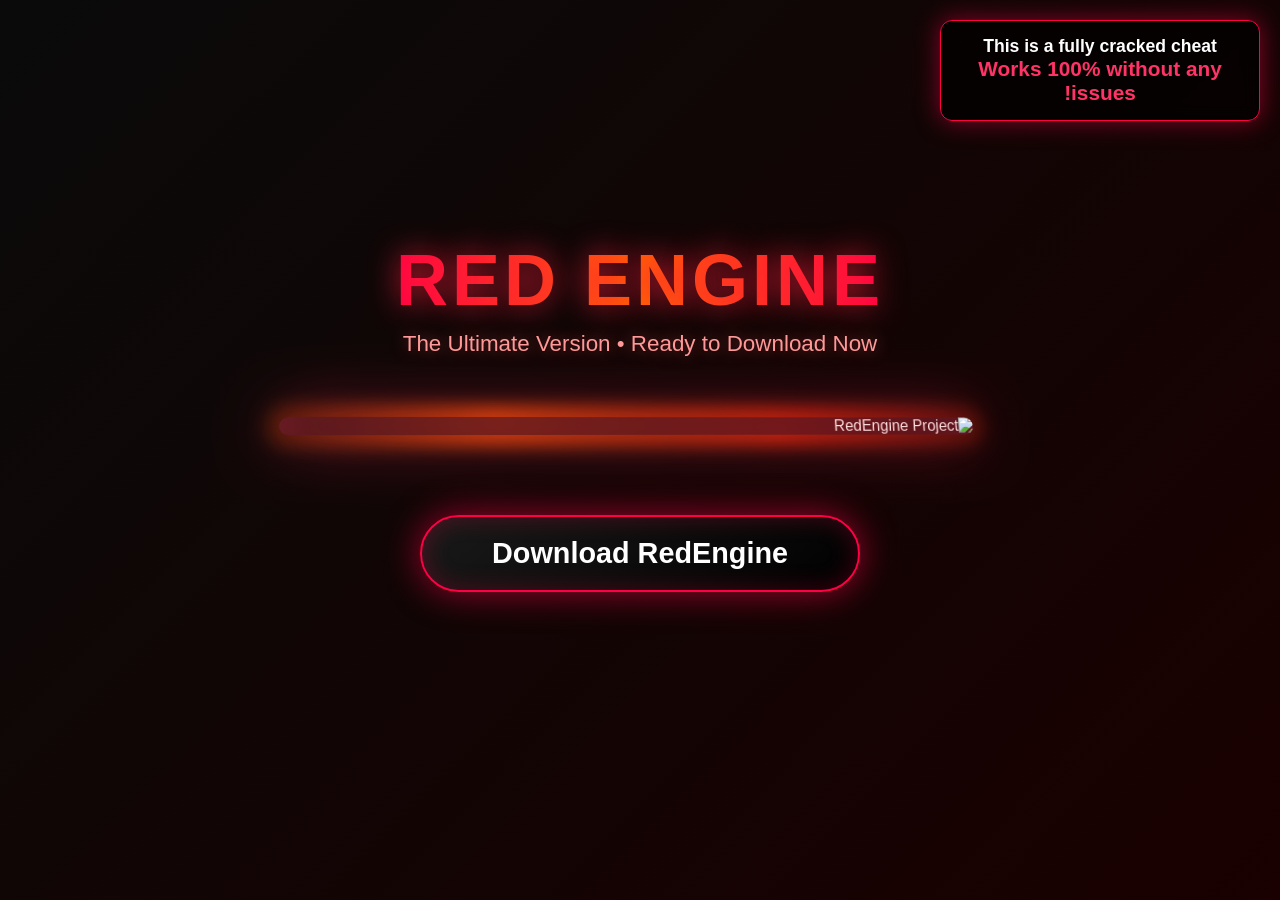
==== commit 8a8206ca: "Add files via upload" ====
--- a/index.html
+++ b/index.html
@@ -202,7 +202,7 @@
 
   <!-- الشرح في الزاوية -->
   <div class="cracked-info">
-    This is a fully cracked sheet<br>
+    This is a fully cracked cheat<br>
     <span>Works 100% without any issues!</span>
   </div>
 
